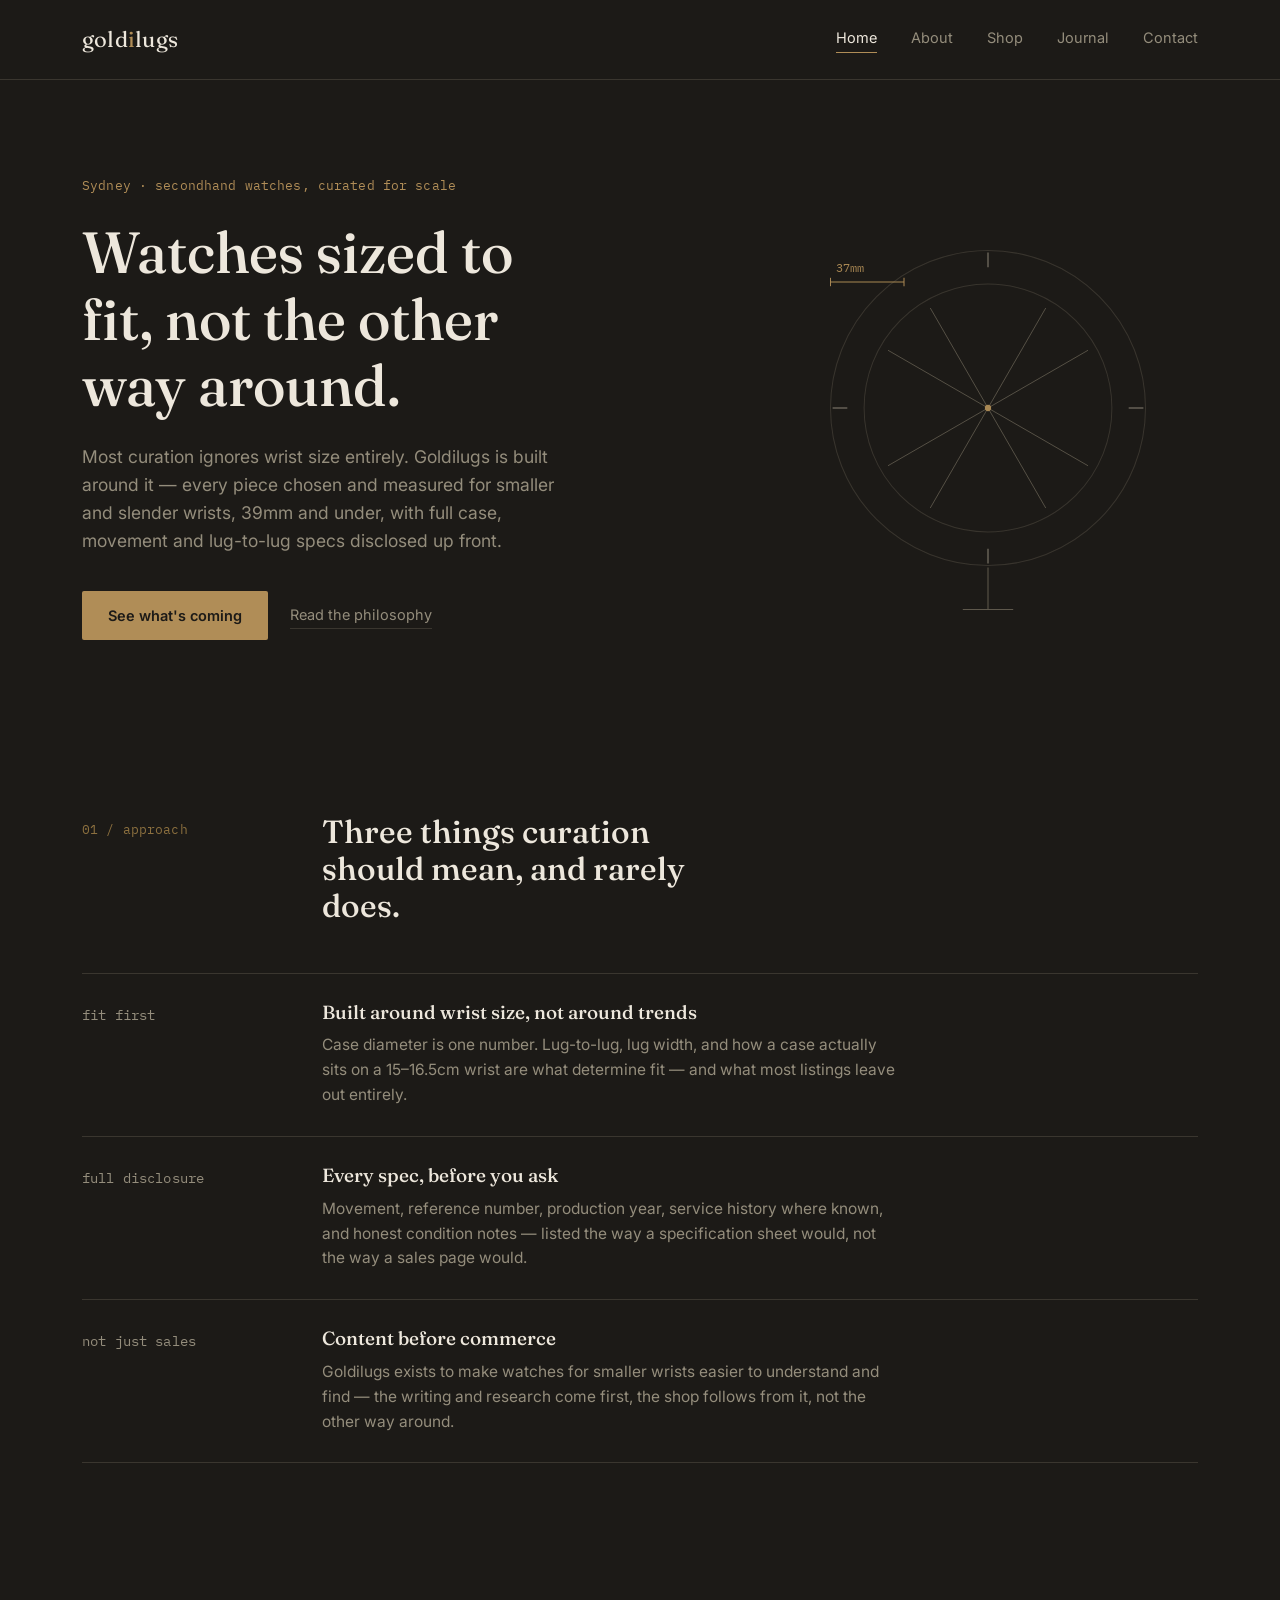
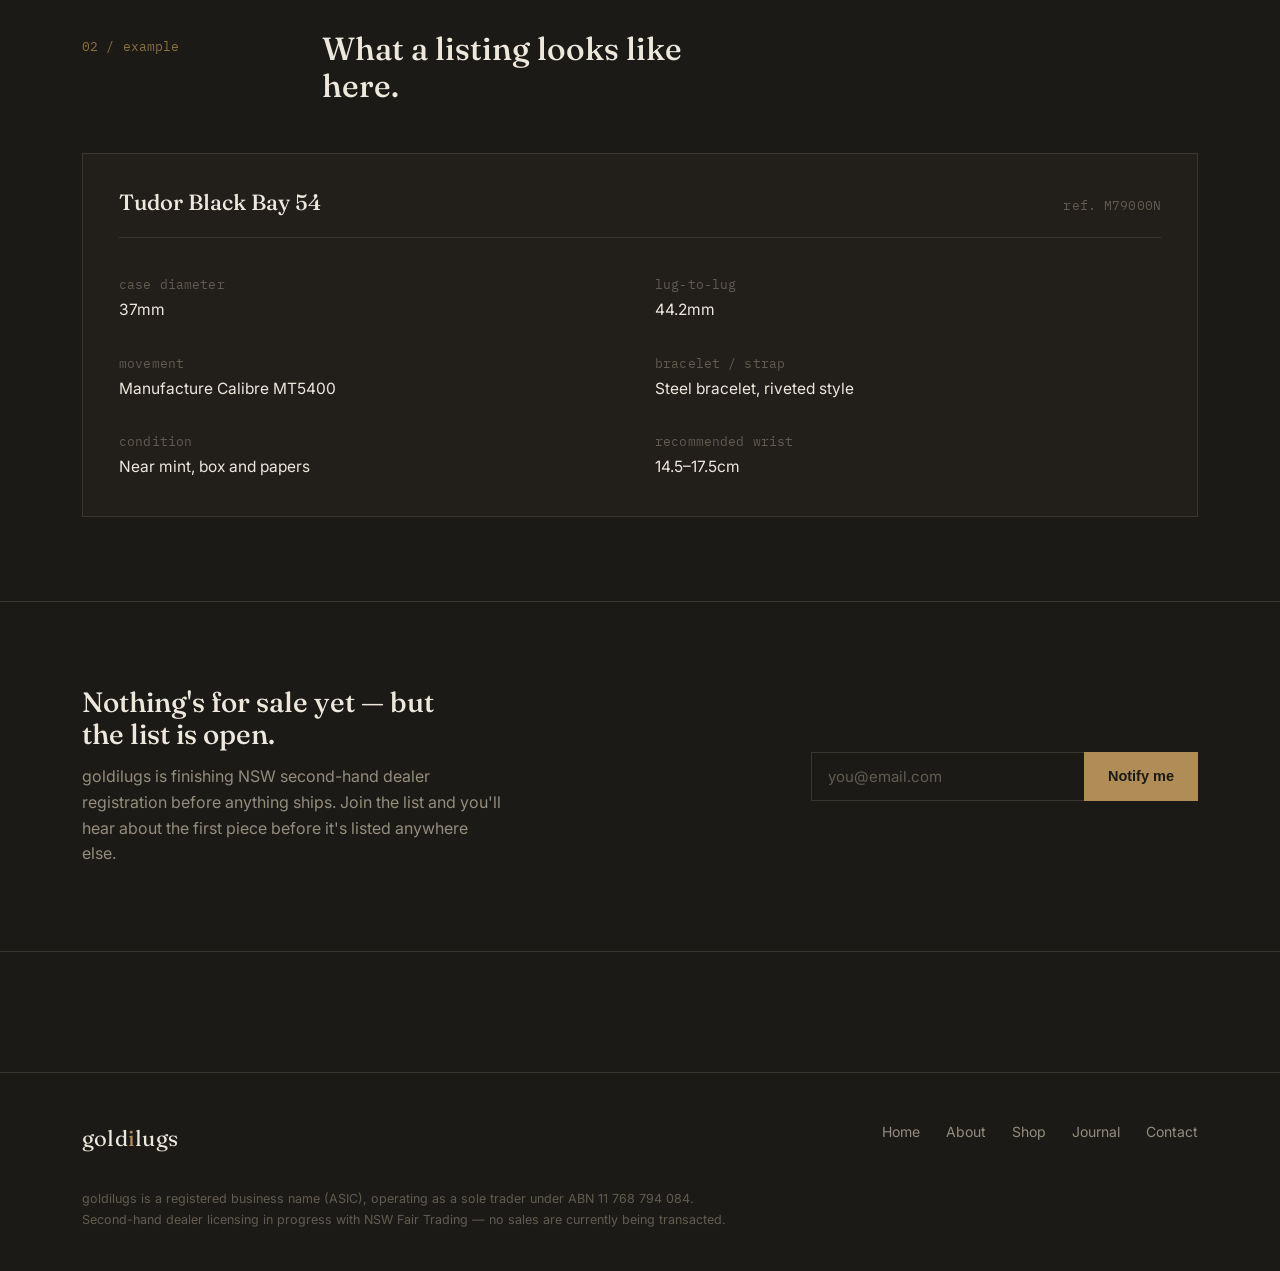
==== index.html @ 92bdc02c "initial site" ====
<!DOCTYPE html>
<html lang="en">
<head>
<meta charset="UTF-8" />
<meta name="viewport" content="width=device-width, initial-scale=1.0" />
<title>goldilugs — watches for smaller wrists</title>
<meta name="description" content="Goldilugs curates and sells secondhand watches suited to smaller and slender wrists, with full case and movement specs, based in Sydney." />
<link rel="preconnect" href="https://fonts.googleapis.com">
<link href="https://fonts.googleapis.com/css2?family=Fraunces:opsz,wght@9..144,400;9..144,500;9..144,600&family=Inter:wght@400;500;600&family=IBM+Plex+Mono:wght@400;500&display=swap" rel="stylesheet">
<link rel="stylesheet" href="style.css" />
</head>
<body>

<header class="site-header">
  <div class="wrap">
    <a href="index.html" class="wordmark">gold<span>i</span>lugs</a>
    <nav class="site-nav">
      <a href="index.html" aria-current="page">Home</a>
      <a href="about.html">About</a>
      <a href="shop.html">Shop</a>
      <a href="journal.html">Journal</a>
      <a href="contact.html">Contact</a>
    </nav>
    <button class="nav-toggle" aria-label="Toggle navigation" aria-expanded="false"><span></span></button>
  </div>
</header>

<section class="hero">
  <div class="wrap">
    <div>
      <div class="hero-eyebrow mono">Sydney · secondhand watches, curated for scale</div>
      <h1>Watches sized to fit, not the other way around.</h1>
      <p class="hero-sub">Most curation ignores wrist size entirely. Goldilugs is built around it — every piece chosen and measured for smaller and slender wrists, 39mm and under, with full case, movement and lug-to-lug specs disclosed up front.</p>
      <div class="hero-actions">
        <a href="shop.html" class="btn">See what's coming</a>
        <a href="about.html" class="text-link">Read the philosophy</a>
      </div>
    </div>
    <svg class="dial-figure" viewBox="0 0 400 400" xmlns="http://www.w3.org/2000/svg" role="img" aria-label="Line diagram of a watch dial with lug width and case diameter measurements">
      <circle cx="200" cy="200" r="150" fill="none" stroke="#3a362f" stroke-width="1"/>
      <circle cx="200" cy="200" r="118" fill="none" stroke="#3a362f" stroke-width="1"/>
      <g stroke="#8c8577" stroke-width="1">
        <line x1="200" y1="52" x2="200" y2="66"/>
        <line x1="348" y1="200" x2="334" y2="200"/>
        <line x1="200" y1="348" x2="200" y2="334"/>
        <line x1="52" y1="200" x2="66" y2="200"/>
      </g>
      <g stroke="#625c4f" stroke-width="0.75">
        <line x1="200" y1="200" x2="200" y2="90" transform="rotate(30 200 200)"/>
        <line x1="200" y1="200" x2="200" y2="90" transform="rotate(60 200 200)"/>
        <line x1="200" y1="200" x2="200" y2="90" transform="rotate(120 200 200)"/>
        <line x1="200" y1="200" x2="200" y2="90" transform="rotate(150 200 200)"/>
        <line x1="200" y1="200" x2="200" y2="90" transform="rotate(210 200 200)"/>
        <line x1="200" y1="200" x2="200" y2="90" transform="rotate(240 200 200)"/>
        <line x1="200" y1="200" x2="200" y2="90" transform="rotate(300 200 200)"/>
        <line x1="200" y1="200" x2="200" y2="90" transform="rotate(330 200 200)"/>
      </g>
      <line x1="50" y1="80" x2="120" y2="80" stroke="#b08d57" stroke-width="1"/>
      <line x1="50" y1="76" x2="50" y2="84" stroke="#b08d57" stroke-width="1"/>
      <line x1="120" y1="76" x2="120" y2="84" stroke="#b08d57" stroke-width="1"/>
      <text x="55" y="70" fill="#b08d57" font-family="IBM Plex Mono, monospace" font-size="11">37mm</text>
      <line x1="200" y1="352" x2="200" y2="392" stroke="#625c4f" stroke-width="1"/>
      <line x1="176" y1="392" x2="224" y2="392" stroke="#625c4f" stroke-width="1"/>
      <circle cx="200" cy="200" r="3" fill="#b08d57"/>
    </svg>
  </div>
</section>

<section>
  <div class="wrap">
    <div class="section-head">
      <div class="section-label mono">01 / approach</div>
      <h2>Three things curation should mean, and rarely does.</h2>
    </div>
    <div class="spec-list">
      <div class="spec-row">
        <div class="spec-name mono">fit first</div>
        <div class="spec-body">
          <h3>Built around wrist size, not around trends</h3>
          <p>Case diameter is one number. Lug-to-lug, lug width, and how a case actually sits on a 15–16.5cm wrist are what determine fit — and what most listings leave out entirely.</p>
        </div>
      </div>
      <div class="spec-row">
        <div class="spec-name mono">full disclosure</div>
        <div class="spec-body">
          <h3>Every spec, before you ask</h3>
          <p>Movement, reference number, production year, service history where known, and honest condition notes — listed the way a specification sheet would, not the way a sales page would.</p>
        </div>
      </div>
      <div class="spec-row">
        <div class="spec-name mono">not just sales</div>
        <div class="spec-body">
          <p style="margin-top: 0;"></p>
          <h3>Content before commerce</h3>
          <p>Goldilugs exists to make watches for smaller wrists easier to understand and find — the writing and research come first, the shop follows from it, not the other way around.</p>
        </div>
      </div>
    </div>
  </div>
</section>

<section>
  <div class="wrap">
    <div class="section-head">
      <div class="section-label mono">02 / example</div>
      <h2>What a listing looks like here.</h2>
    </div>
    <div class="spec-card">
      <div class="spec-card-title">
        <h3>Tudor Black Bay 54</h3>
        <span class="mono">ref. M79000N</span>
      </div>
      <div class="spec-item">
        <div class="k mono">case diameter</div>
        <div class="v">37mm</div>
      </div>
      <div class="spec-item">
        <div class="k mono">lug-to-lug</div>
        <div class="v">44.2mm</div>
      </div>
      <div class="spec-item">
        <div class="k mono">movement</div>
        <div class="v">Manufacture Calibre MT5400</div>
      </div>
      <div class="spec-item">
        <div class="k mono">bracelet / strap</div>
        <div class="v">Steel bracelet, riveted style</div>
      </div>
      <div class="spec-item">
        <div class="k mono">condition</div>
        <div class="v">Near mint, box and papers</div>
      </div>
      <div class="spec-item">
        <div class="k mono">recommended wrist</div>
        <div class="v">14.5–17.5cm</div>
      </div>
    </div>
  </div>
</section>

<section class="signup">
  <div class="wrap">
    <div>
      <h2>Nothing's for sale yet — but the list is open.</h2>
      <p>goldilugs is finishing NSW second-hand dealer registration before anything ships. Join the list and you'll hear about the first piece before it's listed anywhere else.</p>
    </div>
    <form class="signup-form" action="#" method="post">
      <label class="visually-hidden" for="email">Email address</label>
      <input type="email" id="email" name="email" placeholder="you@email.com" required />
      <button type="submit" class="btn">Notify me</button>
    </form>
  </div>
</section>

<footer class="site-footer">
  <div class="wrap">
    <div class="footer-grid">
      <a href="index.html" class="wordmark">gold<span>i</span>lugs</a>
      <nav class="footer-nav">
        <a href="index.html">Home</a>
        <a href="about.html">About</a>
        <a href="shop.html">Shop</a>
        <a href="journal.html">Journal</a>
        <a href="contact.html">Contact</a>
      </nav>
    </div>
    <div class="footer-fine">
      goldilugs is a registered business name (ASIC), operating as a sole trader under ABN 11 768 794 084.<br>
      Second-hand dealer licensing in progress with NSW Fair Trading — no sales are currently being transacted.
    </div>
  </div>
</footer>

<script src="nav.js"></script>
</body>
</html>
---- style.css ----
/* ============================================
   Goldilugs — design tokens
   ============================================ */
:root {
  --bg: #1c1a17;
  --bg-raised: #221f1b;
  --ink: #ede7dc;
  --ink-muted: #948d7c;
  --ink-faint: #625c4f;
  --brass: #b08d57;
  --brass-soft: #8c703f;
  --line: #3a362f;
  --green: #4a5240;

  --serif: "Fraunces", Georgia, serif;
  --sans: "Inter", -apple-system, BlinkMacSystemFont, sans-serif;
  --mono: "IBM Plex Mono", ui-monospace, monospace;

  --max: 1180px;
  --gutter: 32px;
}

* { box-sizing: border-box; }

.visually-hidden {
  position: absolute;
  width: 1px;
  height: 1px;
  overflow: hidden;
  clip: rect(0 0 0 0);
  white-space: nowrap;
}

html {
  scroll-behavior: smooth;
}

@media (prefers-reduced-motion: reduce) {
  html { scroll-behavior: auto; }
  * { animation-duration: 0.01ms !important; animation-iteration-count: 1 !important; transition-duration: 0.01ms !important; }
}

body {
  margin: 0;
  background: var(--bg);
  color: var(--ink);
  font-family: var(--sans);
  font-size: 16px;
  line-height: 1.6;
  -webkit-font-smoothing: antialiased;
}

img, svg { max-width: 100%; display: block; }

a {
  color: inherit;
  text-decoration: none;
}

a:focus-visible,
button:focus-visible,
input:focus-visible {
  outline: 2px solid var(--brass);
  outline-offset: 3px;
}

h1, h2, h3 {
  font-family: var(--serif);
  font-weight: 500;
  line-height: 1.15;
  margin: 0;
  color: var(--ink);
}

p { margin: 0; }

.wrap {
  max-width: var(--max);
  margin: 0 auto;
  padding: 0 var(--gutter);
}

.mono {
  font-family: var(--mono);
  letter-spacing: 0.01em;
}

.rule {
  border: none;
  border-top: 1px solid var(--line);
  margin: 0;
}

/* ---------- Header ---------- */
.site-header {
  border-bottom: 1px solid var(--line);
  position: relative;
  z-index: 20;
  background: var(--bg);
}

.site-header .wrap {
  display: flex;
  align-items: center;
  justify-content: space-between;
  padding-top: 22px;
  padding-bottom: 22px;
}

.wordmark {
  font-family: var(--serif);
  font-size: 22px;
  letter-spacing: 0.01em;
  color: var(--ink);
}

.wordmark span {
  color: var(--brass);
}

.site-nav {
  display: flex;
  gap: 34px;
}

.site-nav a {
  font-size: 14.5px;
  color: var(--ink-muted);
  border-bottom: 1px solid transparent;
  padding-bottom: 3px;
  transition: color 0.15s ease, border-color 0.15s ease;
}

.site-nav a:hover,
.site-nav a[aria-current="page"] {
  color: var(--ink);
  border-bottom-color: var(--brass);
}

.nav-toggle {
  display: none;
  background: none;
  border: 1px solid var(--line);
  color: var(--ink);
  width: 40px;
  height: 40px;
  border-radius: 2px;
  cursor: pointer;
}

.nav-toggle span,
.nav-toggle::before,
.nav-toggle::after {
  content: "";
  display: block;
  width: 18px;
  height: 1px;
  background: var(--ink);
  margin: 4px auto;
}

@media (max-width: 760px) {
  .site-nav {
    position: absolute;
    top: 100%;
    left: 0;
    right: 0;
    background: var(--bg);
    border-bottom: 1px solid var(--line);
    flex-direction: column;
    gap: 0;
    padding: 8px 0;
    display: none;
  }
  .site-nav.open { display: flex; }
  .site-nav a {
    padding: 14px var(--gutter);
    border-bottom: 1px solid var(--line);
  }
  .nav-toggle { display: block; }
}

/* ---------- Footer ---------- */
.site-footer {
  border-top: 1px solid var(--line);
  margin-top: 120px;
  padding: 48px 0 40px;
}

.footer-grid {
  display: flex;
  justify-content: space-between;
  flex-wrap: wrap;
  gap: 32px;
}

.footer-nav {
  display: flex;
  gap: 26px;
  flex-wrap: wrap;
}

.footer-nav a {
  font-size: 14px;
  color: var(--ink-muted);
}

.footer-nav a:hover { color: var(--brass); }

.footer-fine {
  margin-top: 32px;
  font-size: 12.5px;
  color: var(--ink-faint);
  line-height: 1.7;
}

/* ---------- Hero ---------- */
.hero {
  padding: 96px 0 90px;
  position: relative;
  overflow: hidden;
}

.hero .wrap {
  display: grid;
  grid-template-columns: 1.1fr 0.9fr;
  gap: 40px;
  align-items: center;
}

.hero-eyebrow {
  font-family: var(--mono);
  font-size: 13px;
  color: var(--brass);
  margin-bottom: 22px;
}

.hero h1 {
  font-size: clamp(34px, 4.6vw, 58px);
  max-width: 12ch;
}

.hero-sub {
  margin-top: 24px;
  max-width: 46ch;
  color: var(--ink-muted);
  font-size: 17.5px;
}

.hero-actions {
  margin-top: 36px;
  display: flex;
  gap: 22px;
  align-items: center;
  flex-wrap: wrap;
}

.btn {
  display: inline-block;
  padding: 13px 26px;
  background: var(--brass);
  color: #1c1a17;
  font-size: 14.5px;
  font-weight: 600;
  border: none;
  border-radius: 2px;
  cursor: pointer;
  transition: background 0.15s ease;
}

.btn:hover { background: #c49d63; }

.btn-ghost {
  background: none;
  border: 1px solid var(--line);
  color: var(--ink);
}

.btn-ghost:hover {
  border-color: var(--brass);
  background: none;
  color: var(--brass);
}

.text-link {
  font-size: 14.5px;
  color: var(--ink-muted);
  border-bottom: 1px solid var(--line);
  padding-bottom: 2px;
}

.text-link:hover { color: var(--brass); border-color: var(--brass); }

.dial-figure {
  justify-self: end;
  width: 100%;
  max-width: 420px;
  opacity: 0.95;
}

@media (max-width: 860px) {
  .hero .wrap { grid-template-columns: 1fr; }
  .dial-figure { justify-self: start; max-width: 280px; margin-top: 12px; order: -1; }
}

/* ---------- Sections ---------- */
section { padding: 84px 0; }

.section-head {
  display: grid;
  grid-template-columns: 200px 1fr;
  gap: 40px;
  margin-bottom: 48px;
}

.section-label {
  font-family: var(--mono);
  font-size: 13px;
  color: var(--brass-soft);
  padding-top: 6px;
}

.section-head h2 {
  font-size: clamp(24px, 3vw, 32px);
  max-width: 20ch;
}

@media (max-width: 700px) {
  .section-head { grid-template-columns: 1fr; gap: 12px; }
}

/* Spec list - philosophy points styled like a spec sheet */
.spec-list {
  border-top: 1px solid var(--line);
}

.spec-row {
  display: grid;
  grid-template-columns: 200px 1fr;
  gap: 40px;
  padding: 28px 0;
  border-bottom: 1px solid var(--line);
}

.spec-row .spec-name {
  font-family: var(--mono);
  font-size: 14px;
  color: var(--ink-muted);
  padding-top: 2px;
}

.spec-row .spec-body h3 {
  font-size: 19px;
  font-weight: 500;
  margin-bottom: 10px;
}

.spec-row .spec-body p {
  color: var(--ink-muted);
  max-width: 58ch;
  font-size: 15.5px;
}

@media (max-width: 700px) {
  .spec-row { grid-template-columns: 1fr; gap: 8px; }
}

/* Watch spec card (illustrative example) */
.spec-card {
  border: 1px solid var(--line);
  padding: 36px;
  display: grid;
  grid-template-columns: 1fr 1fr;
  gap: 30px;
  background: var(--bg-raised);
}

.spec-card-title {
  grid-column: 1 / -1;
  display: flex;
  justify-content: space-between;
  align-items: baseline;
  border-bottom: 1px solid var(--line);
  padding-bottom: 20px;
  margin-bottom: 6px;
}

.spec-card-title h3 { font-size: 22px; }
.spec-card-title span { font-family: var(--mono); font-size: 13px; color: var(--ink-faint); }

.spec-item .k {
  font-family: var(--mono);
  font-size: 12.5px;
  color: var(--ink-faint);
  margin-bottom: 4px;
}
.spec-item .v {
  font-size: 15.5px;
  color: var(--ink);
}

@media (max-width: 640px) {
  .spec-card { grid-template-columns: 1fr; }
}

/* Signup */
.signup {
  border-top: 1px solid var(--line);
  border-bottom: 1px solid var(--line);
}

.signup .wrap {
  display: grid;
  grid-template-columns: 1fr auto;
  gap: 40px;
  align-items: center;
}

.signup h2 { font-size: clamp(22px, 2.6vw, 28px); max-width: 22ch; }
.signup p { color: var(--ink-muted); margin-top: 14px; max-width: 42ch; }

.signup-form {
  display: flex;
  gap: 0;
  min-width: 340px;
}

.signup-form input {
  flex: 1;
  background: var(--bg);
  border: 1px solid var(--line);
  border-right: none;
  color: var(--ink);
  padding: 14px 16px;
  font-family: var(--sans);
  font-size: 15px;
}

.signup-form input::placeholder { color: var(--ink-faint); }

.signup-form button {
  border-radius: 0;
  padding: 14px 24px;
}

.form-note {
  margin-top: 12px;
  font-size: 13px;
  color: var(--ink-faint);
}

@media (max-width: 760px) {
  .signup .wrap { grid-template-columns: 1fr; }
  .signup-form { min-width: 0; width: 100%; }
}

/* Page header (non-home pages) */
.page-hero {
  padding: 76px 0 60px;
  border-bottom: 1px solid var(--line);
}

.page-hero .hero-eyebrow { margin-bottom: 18px; }
.page-hero h1 { font-size: clamp(30px, 4.4vw, 46px); max-width: 16ch; }
.page-hero .hero-sub { margin-top: 20px; }

/* Two column prose layout (About) */
.prose-grid {
  display: grid;
  grid-template-columns: 200px 1fr;
  gap: 40px;
}

.prose-grid .label {
  font-family: var(--mono);
  font-size: 13px;
  color: var(--brass-soft);
  padding-top: 6px;
}

.prose-body {
  max-width: 62ch;
}

.prose-body p {
  color: var(--ink-muted);
  font-size: 16.5px;
  margin-bottom: 22px;
}

.prose-body p:last-child { margin-bottom: 0; }

@media (max-width: 700px) {
  .prose-grid { grid-template-columns: 1fr; gap: 14px; }
}

/* Status banner (Shop coming soon) */
.status-banner {
  border: 1px solid var(--line);
  background: var(--bg-raised);
  padding: 30px 34px;
  display: flex;
  gap: 22px;
  align-items: flex-start;
}

.status-dot {
  width: 9px;
  height: 9px;
  border-radius: 50%;
  background: var(--brass);
  margin-top: 8px;
  flex-shrink: 0;
}

.status-banner h3 { font-size: 17px; margin-bottom: 8px; }
.status-banner p { color: var(--ink-muted); font-size: 15px; max-width: 60ch; }

/* Journal list */
.journal-list { border-top: 1px solid var(--line); }

.journal-row {
  display: grid;
  grid-template-columns: 140px 1fr;
  gap: 40px;
  padding: 30px 0;
  border-bottom: 1px solid var(--line);
}

.journal-row .j-status {
  font-family: var(--mono);
  font-size: 12.5px;
  color: var(--ink-faint);
  padding-top: 3px;
}

.journal-row h3 { font-size: 19px; font-weight: 500; margin-bottom: 8px; }
.journal-row p { color: var(--ink-muted); font-size: 15px; max-width: 56ch; }

@media (max-width: 700px) {
  .journal-row { grid-template-columns: 1fr; gap: 6px; }
}

/* Contact */
.contact-grid {
  display: grid;
  grid-template-columns: 1fr 1fr;
  gap: 60px;
}

.contact-block + .contact-block {
  border-top: 1px solid var(--line);
  padding-top: 22px;
  margin-top: 22px;
}

.contact-block .k {
  font-family: var(--mono);
  font-size: 12.5px;
  color: var(--ink-faint);
  margin-bottom: 6px;
}

.contact-block .v { font-size: 16px; }
.contact-block .v a:hover { color: var(--brass); }

.contact-form label {
  display: block;
  font-family: var(--mono);
  font-size: 12.5px;
  color: var(--ink-faint);
  margin-bottom: 8px;
}

.contact-form input,
.contact-form textarea {
  width: 100%;
  background: var(--bg-raised);
  border: 1px solid var(--line);
  color: var(--ink);
  padding: 12px 14px;
  font-family: var(--sans);
  font-size: 15px;
  margin-bottom: 22px;
  resize: vertical;
}

.contact-form textarea { min-height: 120px; }

@media (max-width: 760px) {
  .contact-grid { grid-template-columns: 1fr; gap: 10px; }
}
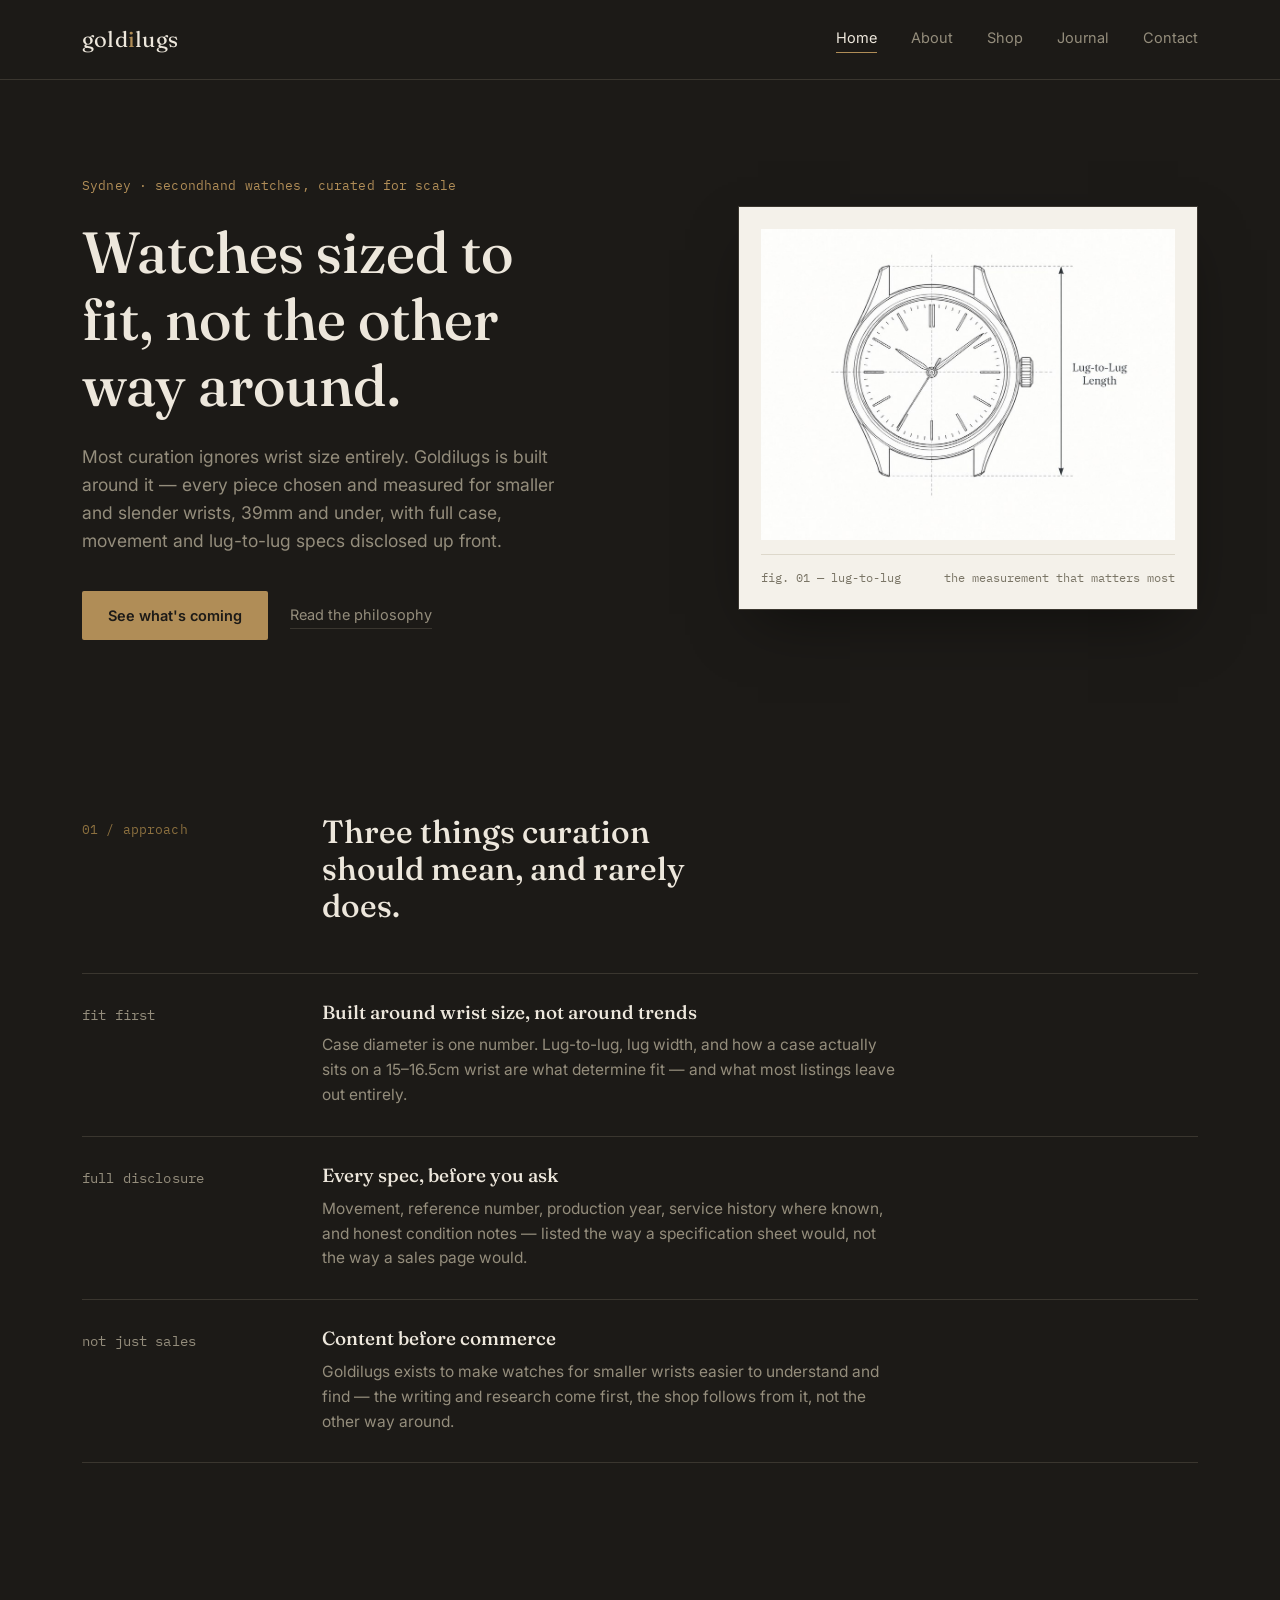
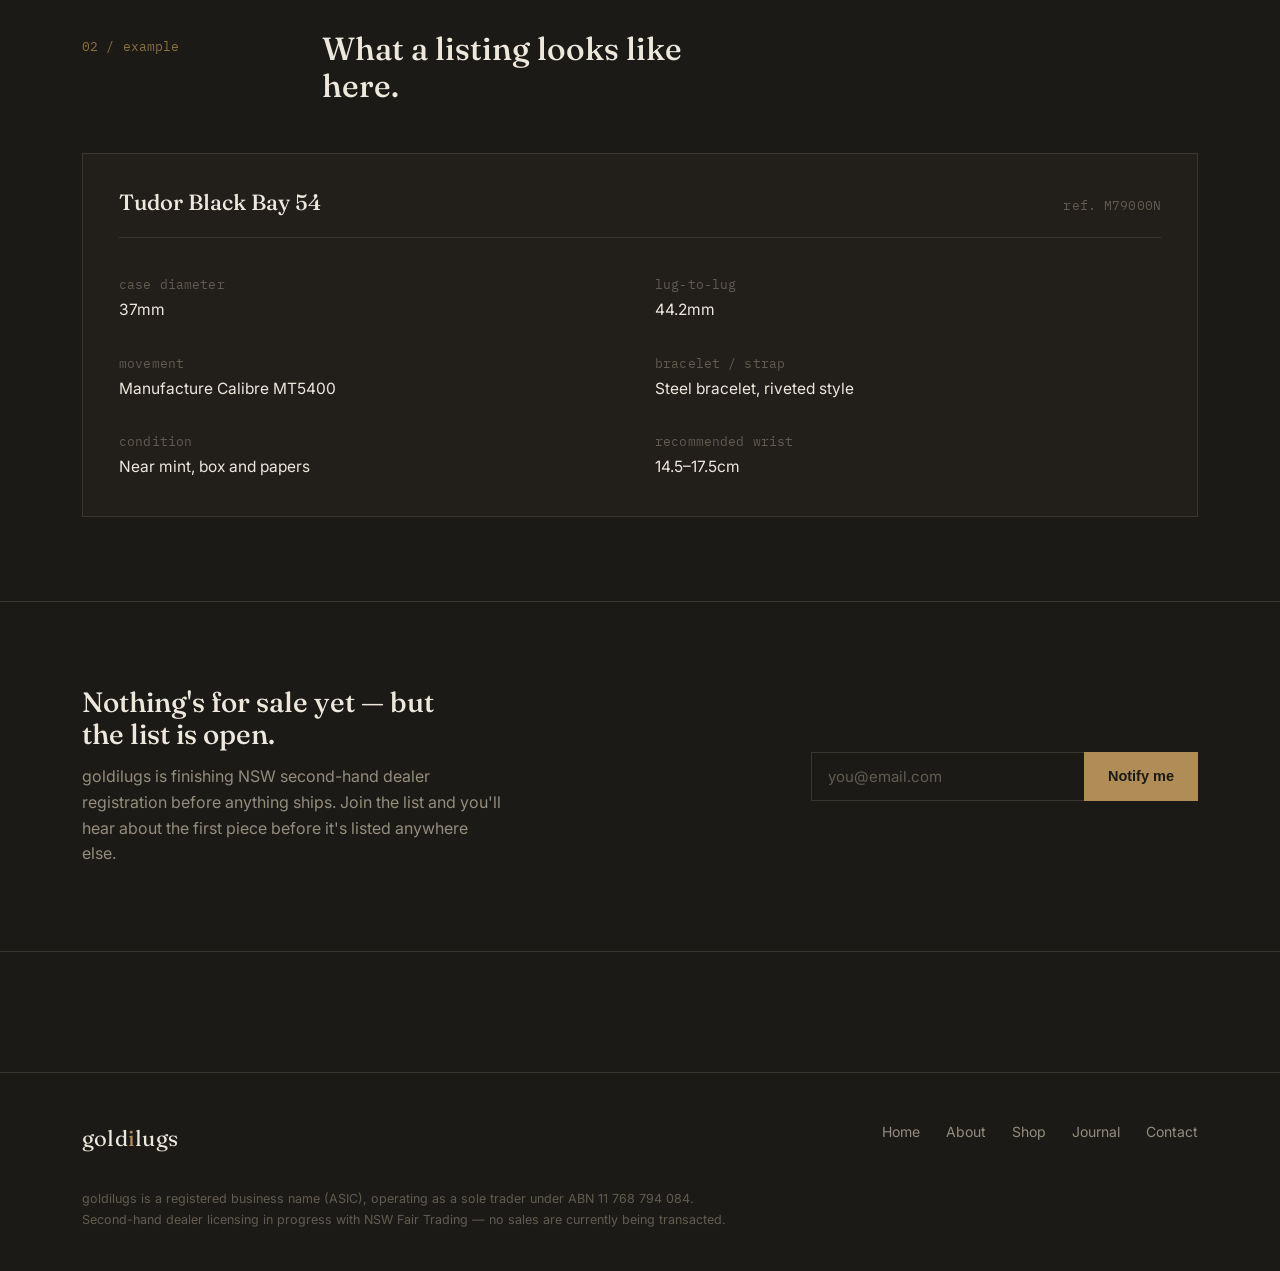
==== commit 7187c0be: "Replace hero diagram with new watch illustration" ====
--- a/index.html
+++ b/index.html
@@ -36,33 +36,13 @@
         <a href="about.html" class="text-link">Read the philosophy</a>
       </div>
     </div>
-    <svg class="dial-figure" viewBox="0 0 400 400" xmlns="http://www.w3.org/2000/svg" role="img" aria-label="Line diagram of a watch dial with lug width and case diameter measurements">
-      <circle cx="200" cy="200" r="150" fill="none" stroke="#3a362f" stroke-width="1"/>
-      <circle cx="200" cy="200" r="118" fill="none" stroke="#3a362f" stroke-width="1"/>
-      <g stroke="#8c8577" stroke-width="1">
-        <line x1="200" y1="52" x2="200" y2="66"/>
-        <line x1="348" y1="200" x2="334" y2="200"/>
-        <line x1="200" y1="348" x2="200" y2="334"/>
-        <line x1="52" y1="200" x2="66" y2="200"/>
-      </g>
-      <g stroke="#625c4f" stroke-width="0.75">
-        <line x1="200" y1="200" x2="200" y2="90" transform="rotate(30 200 200)"/>
-        <line x1="200" y1="200" x2="200" y2="90" transform="rotate(60 200 200)"/>
-        <line x1="200" y1="200" x2="200" y2="90" transform="rotate(120 200 200)"/>
-        <line x1="200" y1="200" x2="200" y2="90" transform="rotate(150 200 200)"/>
-        <line x1="200" y1="200" x2="200" y2="90" transform="rotate(210 200 200)"/>
-        <line x1="200" y1="200" x2="200" y2="90" transform="rotate(240 200 200)"/>
-        <line x1="200" y1="200" x2="200" y2="90" transform="rotate(300 200 200)"/>
-        <line x1="200" y1="200" x2="200" y2="90" transform="rotate(330 200 200)"/>
-      </g>
-      <line x1="50" y1="80" x2="120" y2="80" stroke="#b08d57" stroke-width="1"/>
-      <line x1="50" y1="76" x2="50" y2="84" stroke="#b08d57" stroke-width="1"/>
-      <line x1="120" y1="76" x2="120" y2="84" stroke="#b08d57" stroke-width="1"/>
-      <text x="55" y="70" fill="#b08d57" font-family="IBM Plex Mono, monospace" font-size="11">37mm</text>
-      <line x1="200" y1="352" x2="200" y2="392" stroke="#625c4f" stroke-width="1"/>
-      <line x1="176" y1="392" x2="224" y2="392" stroke="#625c4f" stroke-width="1"/>
-      <circle cx="200" cy="200" r="3" fill="#b08d57"/>
-    </svg>
+    <div class="diagram-card">
+      <img src="watch-diagram.jpg" alt="Technical line illustration of a watch case showing lug-to-lug length measurement" />
+      <div class="diagram-caption">
+        <span>fig. 01 — lug-to-lug</span>
+        <span>the measurement that matters most</span>
+      </div>
+    </div>
   </div>
 </section>
 
@@ -144,9 +124,12 @@
       <h2>Nothing's for sale yet — but the list is open.</h2>
       <p>goldilugs is finishing NSW second-hand dealer registration before anything ships. Join the list and you'll hear about the first piece before it's listed anywhere else.</p>
     </div>
-    <form class="signup-form" action="#" method="post">
+    <form class="signup-form" action="https://goldilugs.us8.list-manage.com/subscribe/post?u=a6cb0602c972cf17e6da04b92&amp;id=43a5568409&amp;f_id=00c976e0f0" method="post" target="_blank" novalidate>
       <label class="visually-hidden" for="email">Email address</label>
-      <input type="email" id="email" name="email" placeholder="you@email.com" required />
+      <input type="email" id="email" name="EMAIL" placeholder="you@email.com" required />
+      <div aria-hidden="true" style="position: absolute; left: -5000px;">
+        <input type="text" name="b_a6cb0602c972cf17e6da04b92_43a5568409" tabindex="-1" value="">
+      </div>
       <button type="submit" class="btn">Notify me</button>
     </form>
   </div>
--- a/style.css
+++ b/style.css
@@ -298,9 +298,35 @@
   opacity: 0.95;
 }
 
+.diagram-card {
+  justify-self: end;
+  width: 100%;
+  max-width: 460px;
+  background: #f4f1ea;
+  border: 1px solid var(--line);
+  padding: 22px;
+  box-shadow: 0 24px 60px -20px rgba(0,0,0,0.5);
+}
+
+.diagram-card img {
+  width: 100%;
+  display: block;
+}
+
+.diagram-caption {
+  margin-top: 14px;
+  padding-top: 14px;
+  border-top: 1px solid #ddd8cb;
+  display: flex;
+  justify-content: space-between;
+  font-family: var(--mono);
+  font-size: 11.5px;
+  color: #7a7566;
+}
+
 @media (max-width: 860px) {
+  .diagram-card { justify-self: start; max-width: 340px; margin-top: 12px; order: -1; }
   .hero .wrap { grid-template-columns: 1fr; }
-  .dial-figure { justify-self: start; max-width: 280px; margin-top: 12px; order: -1; }
 }
 
 /* ---------- Sections ---------- */
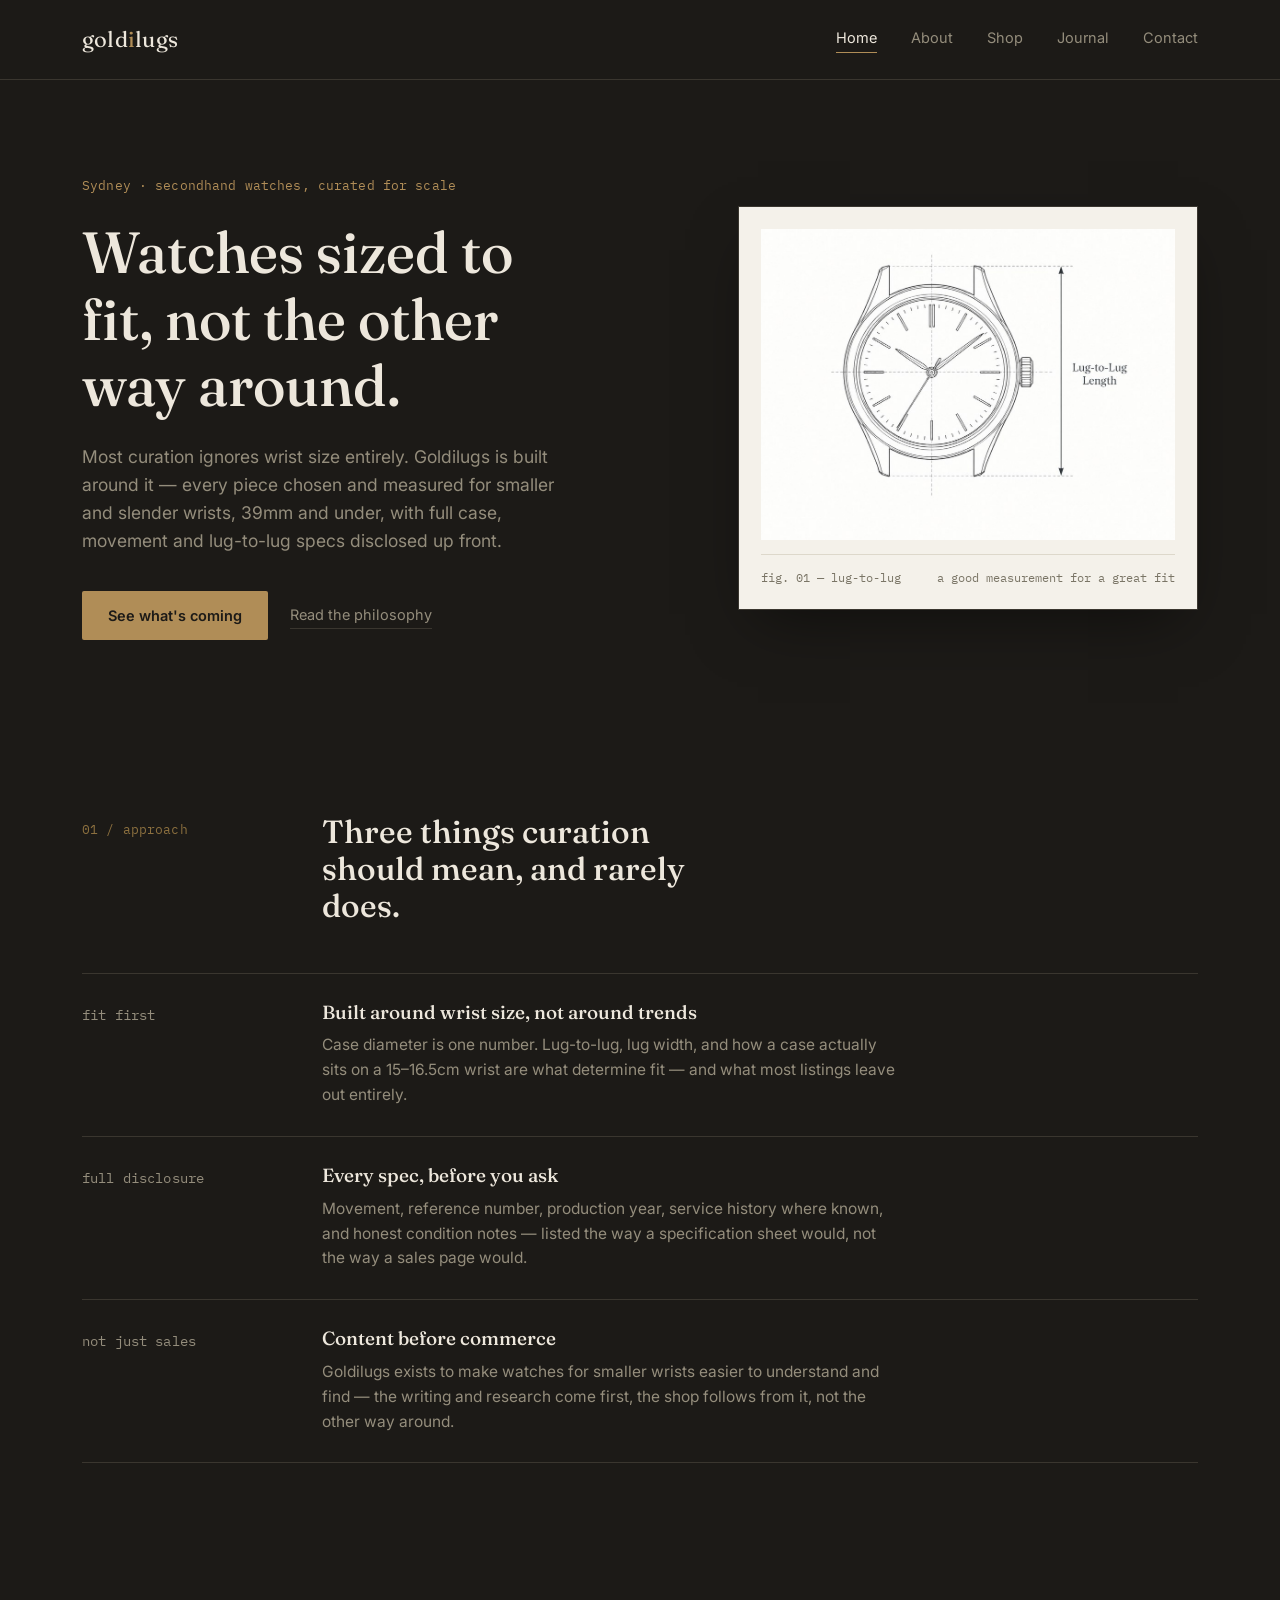
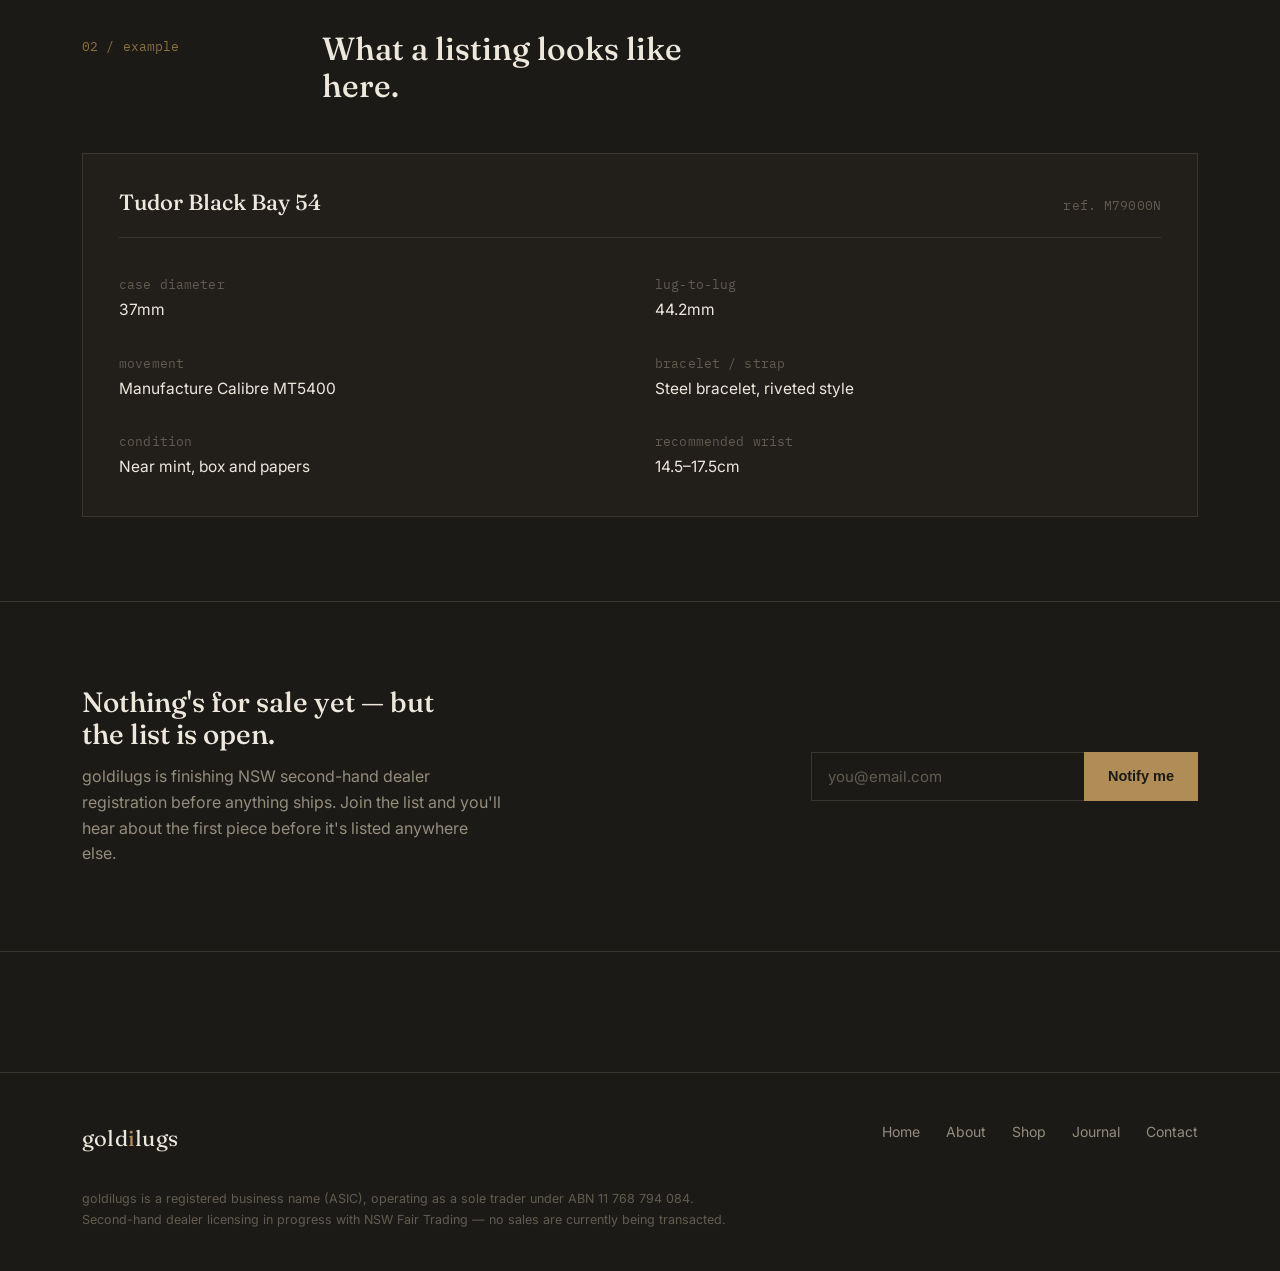
==== commit fdba1be0: "Diagram caption change and dial diameter image" ====
--- a/index.html
+++ b/index.html
@@ -40,7 +40,7 @@
       <img src="watch-diagram.jpg" alt="Technical line illustration of a watch case showing lug-to-lug length measurement" />
       <div class="diagram-caption">
         <span>fig. 01 — lug-to-lug</span>
-        <span>the measurement that matters most</span>
+        <span>a good measurement for a great fit</span>
       </div>
     </div>
   </div>
--- a/style.css
+++ b/style.css
@@ -329,6 +329,20 @@
   .hero .wrap { grid-template-columns: 1fr; }
 }
 
+.diagram-card-centered {
+  max-width: 520px;
+  margin: 0 auto;
+  background: #f4f1ea;
+  border: 1px solid var(--line);
+  padding: 24px;
+  box-shadow: 0 24px 60px -20px rgba(0,0,0,0.5);
+}
+
+.diagram-card-centered img {
+  width: 100%;
+  display: block;
+}
+
 /* ---------- Sections ---------- */
 section { padding: 84px 0; }
 
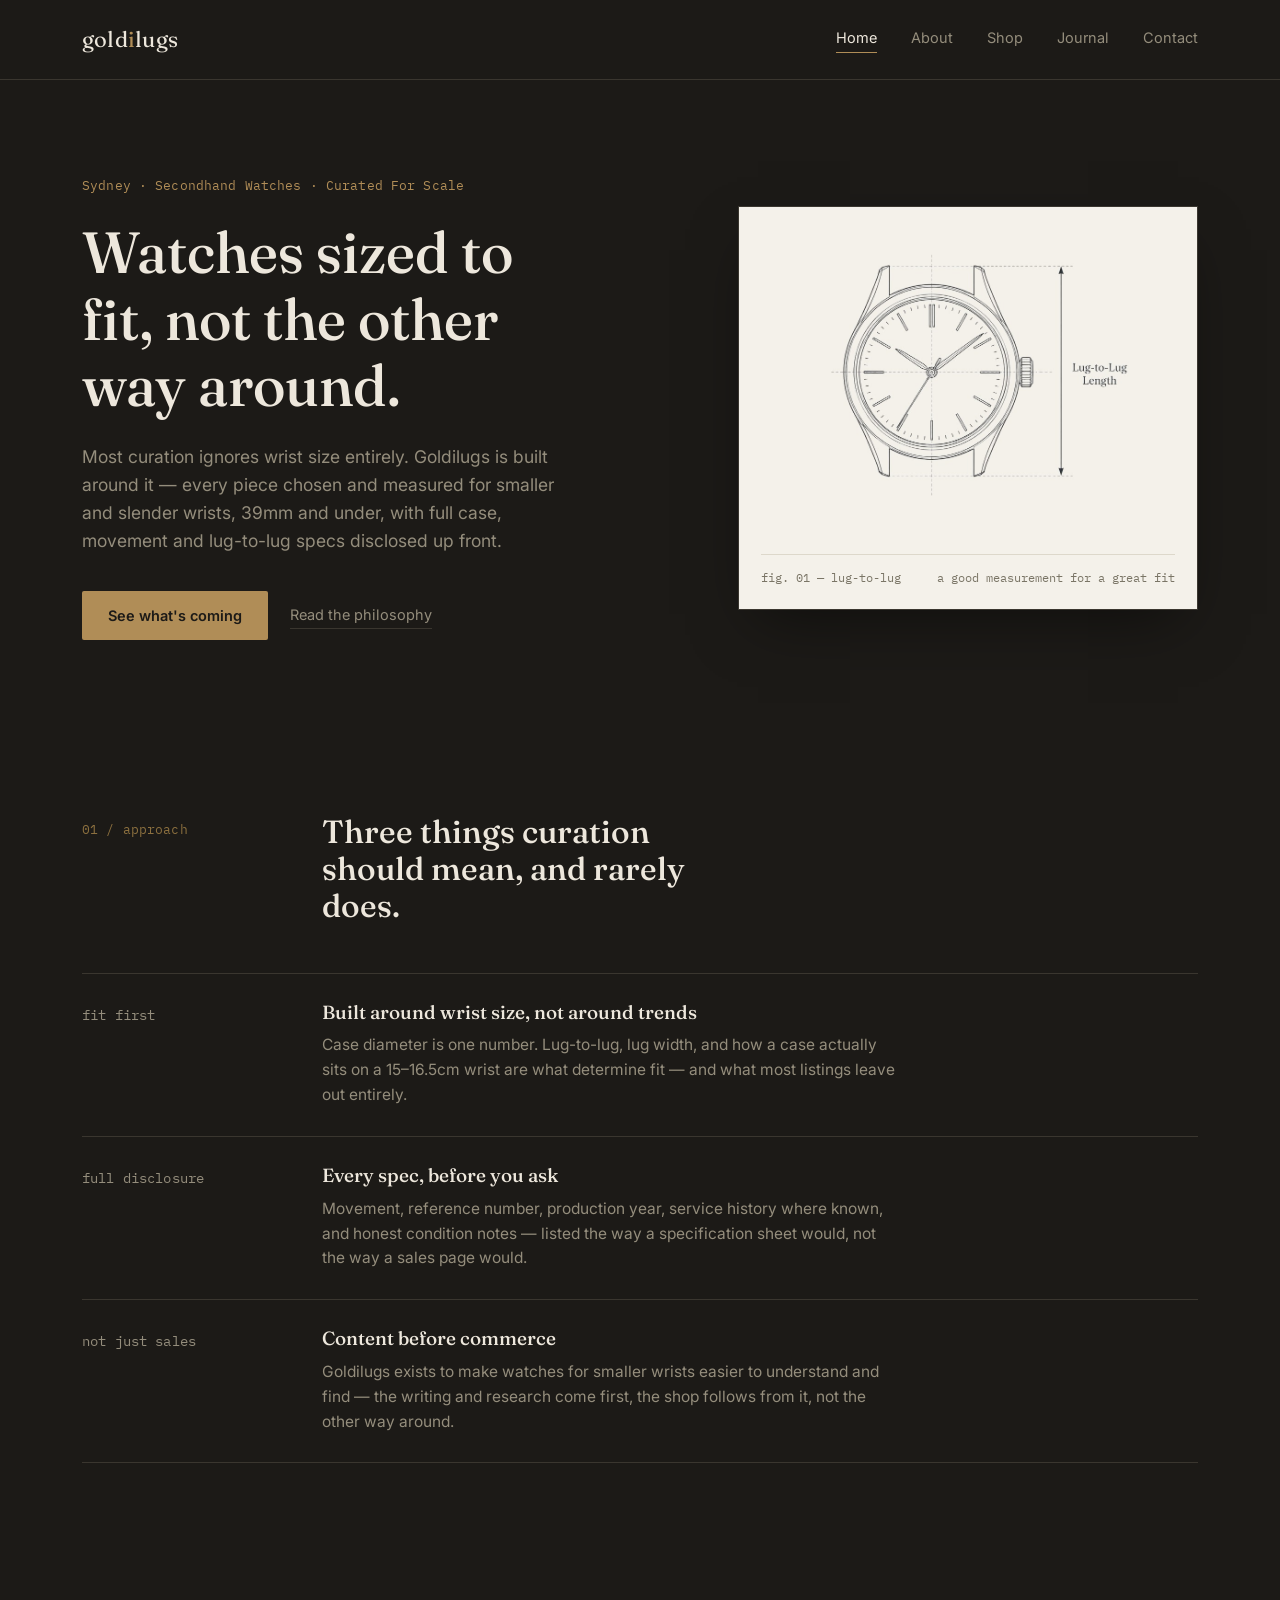
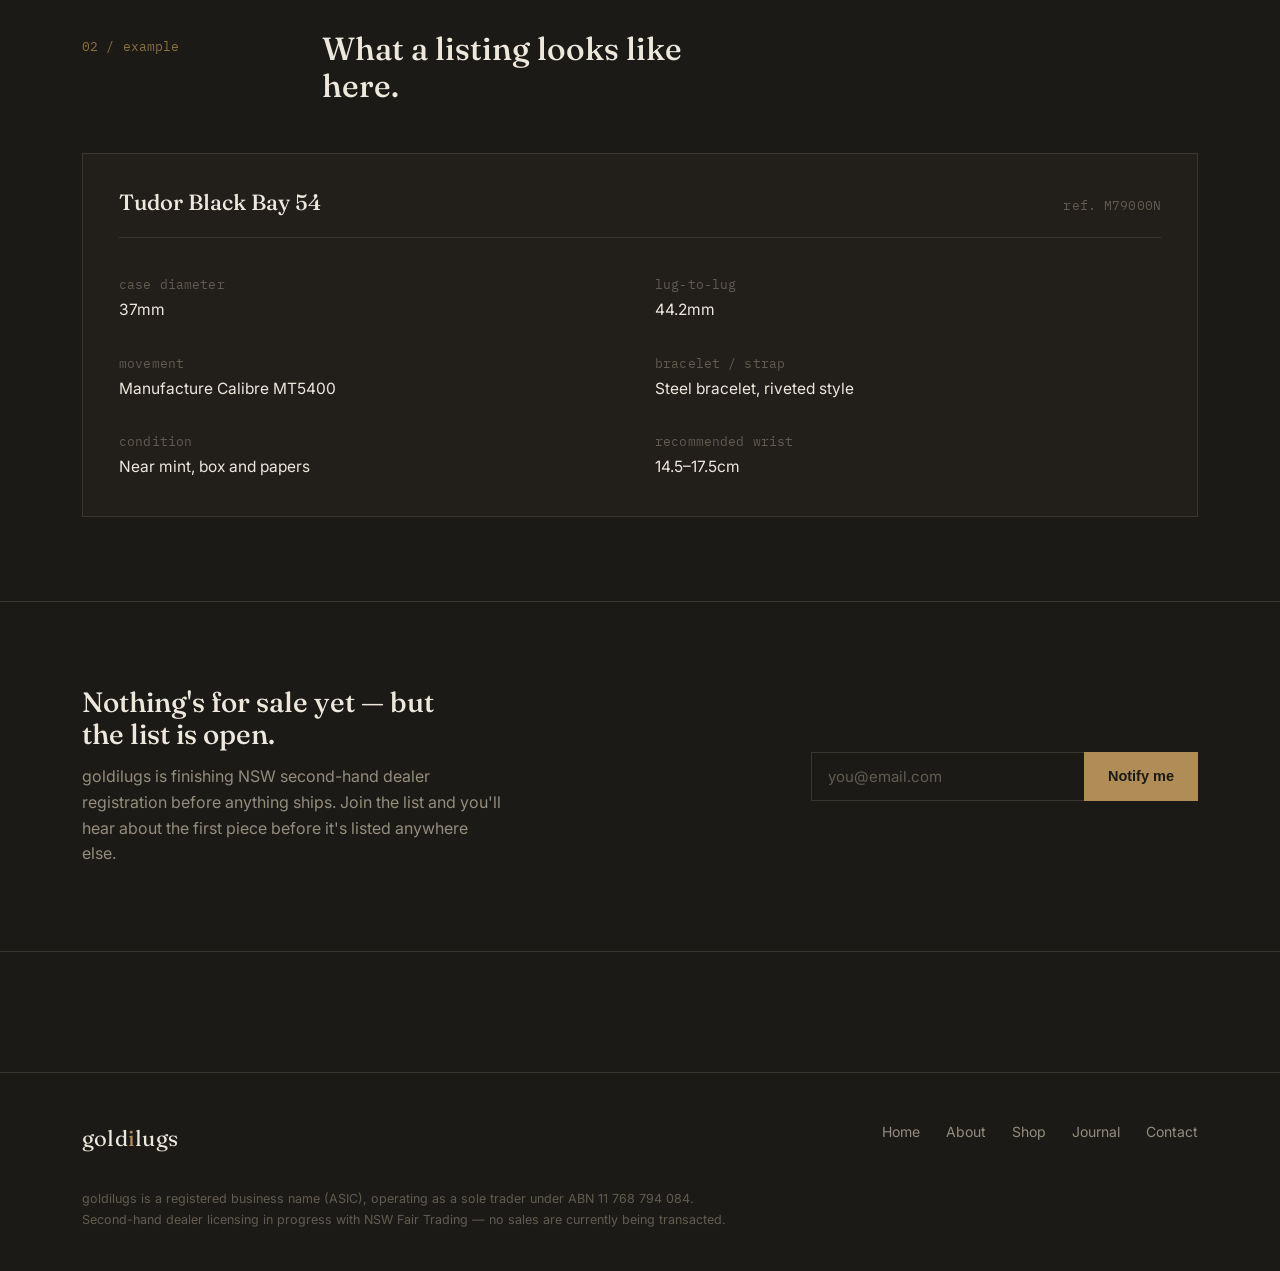
==== commit ec38929b: "Adjusting formatting and capitalisation" ====
--- a/index.html
+++ b/index.html
@@ -28,7 +28,7 @@
 <section class="hero">
   <div class="wrap">
     <div>
-      <div class="hero-eyebrow mono">Sydney · secondhand watches, curated for scale</div>
+      <div class="hero-eyebrow mono">Sydney · Secondhand Watches · Curated For Scale</div>
       <h1>Watches sized to fit, not the other way around.</h1>
       <p class="hero-sub">Most curation ignores wrist size entirely. Goldilugs is built around it — every piece chosen and measured for smaller and slender wrists, 39mm and under, with full case, movement and lug-to-lug specs disclosed up front.</p>
       <div class="hero-actions">
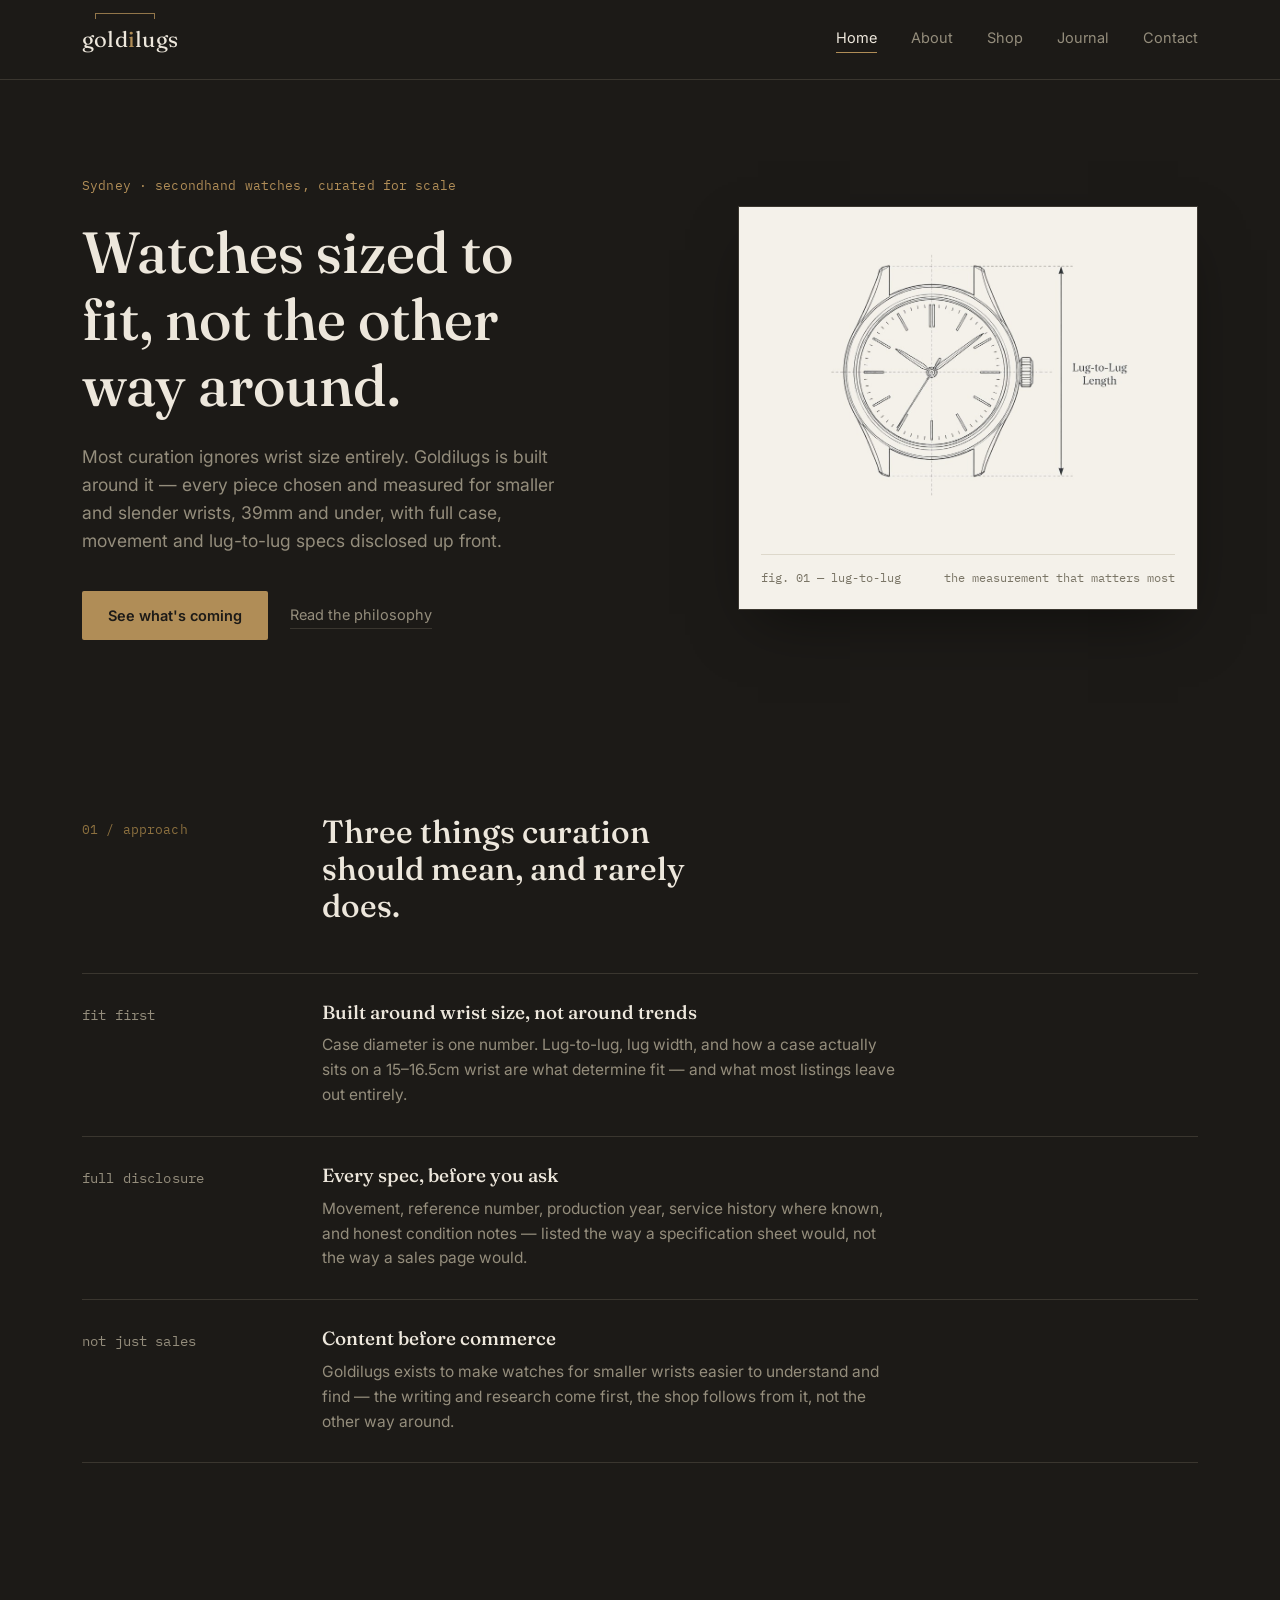
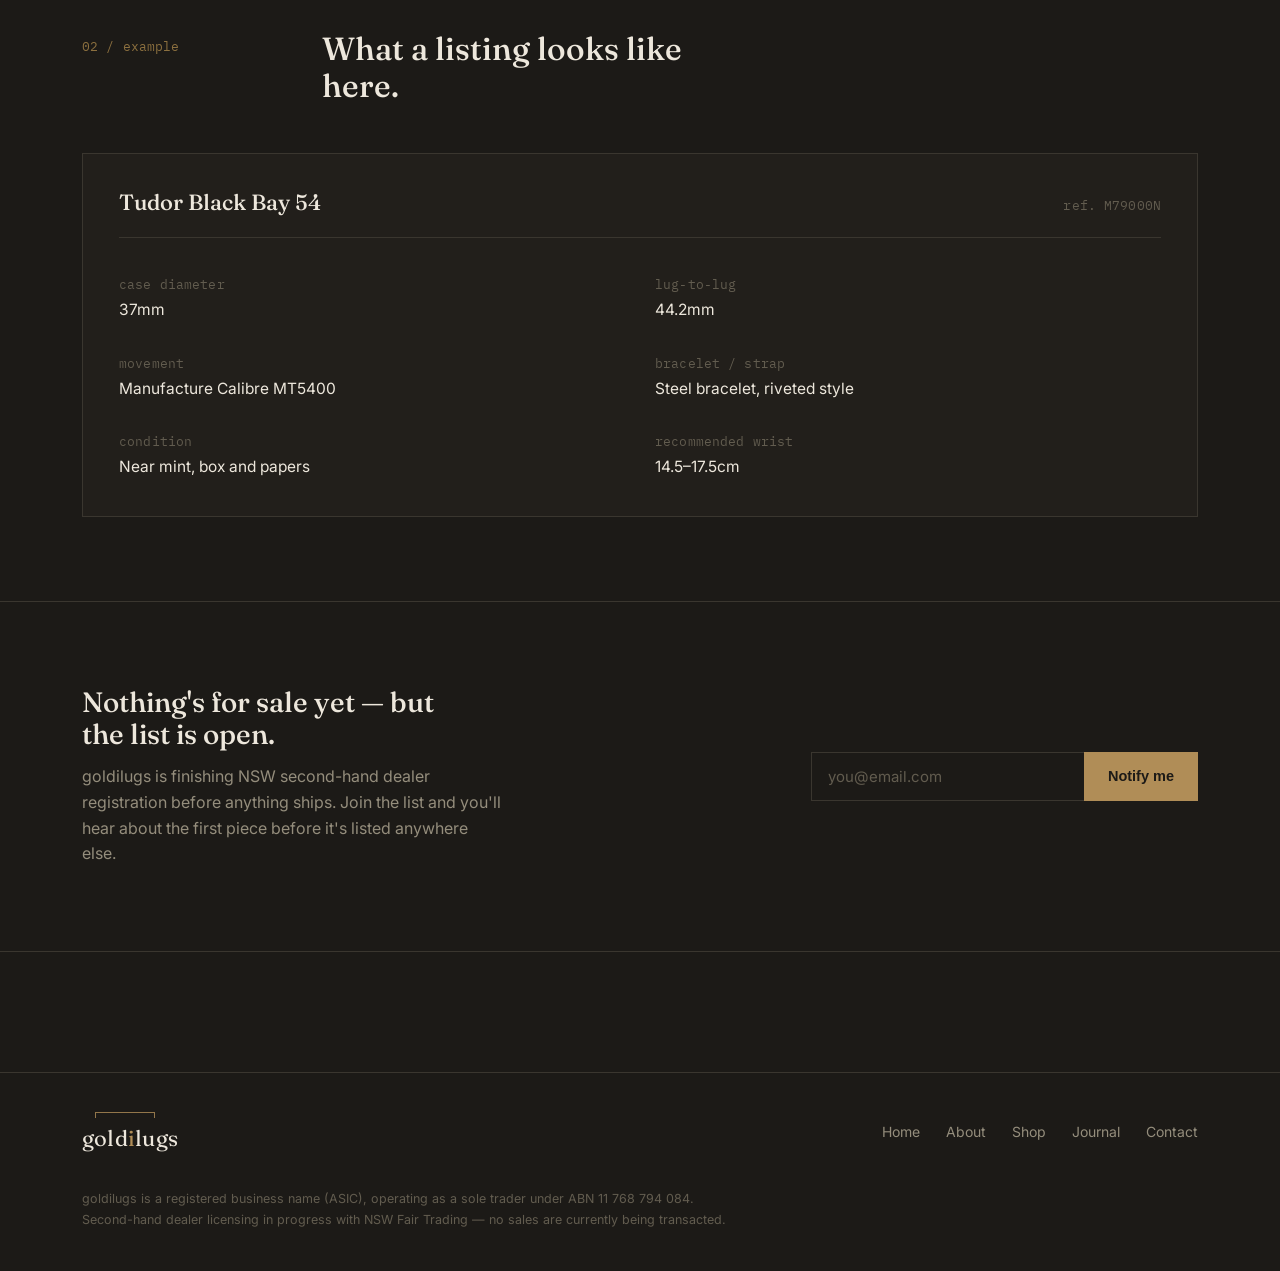
==== commit 84de8769: "Logo redesign" ====
--- a/index.html
+++ b/index.html
@@ -13,7 +13,7 @@
 
 <header class="site-header">
   <div class="wrap">
-    <a href="index.html" class="wordmark">gold<span>i</span>lugs</a>
+    <a href="index.html" class="wordmark">g<span class="lug-span">old<span class="accent">i</span>lu</span>gs</a>
     <nav class="site-nav">
       <a href="index.html" aria-current="page">Home</a>
       <a href="about.html">About</a>
@@ -28,7 +28,7 @@
 <section class="hero">
   <div class="wrap">
     <div>
-      <div class="hero-eyebrow mono">Sydney · Secondhand Watches · Curated For Scale</div>
+      <div class="hero-eyebrow mono">Sydney · secondhand watches, curated for scale</div>
       <h1>Watches sized to fit, not the other way around.</h1>
       <p class="hero-sub">Most curation ignores wrist size entirely. Goldilugs is built around it — every piece chosen and measured for smaller and slender wrists, 39mm and under, with full case, movement and lug-to-lug specs disclosed up front.</p>
       <div class="hero-actions">
@@ -40,7 +40,7 @@
       <img src="watch-diagram.jpg" alt="Technical line illustration of a watch case showing lug-to-lug length measurement" />
       <div class="diagram-caption">
         <span>fig. 01 — lug-to-lug</span>
-        <span>a good measurement for a great fit</span>
+        <span>the measurement that matters most</span>
       </div>
     </div>
   </div>
@@ -138,7 +138,7 @@
 <footer class="site-footer">
   <div class="wrap">
     <div class="footer-grid">
-      <a href="index.html" class="wordmark">gold<span>i</span>lugs</a>
+      <a href="index.html" class="wordmark">g<span class="lug-span">old<span class="accent">i</span>lu</span>gs</a>
       <nav class="footer-nav">
         <a href="index.html">Home</a>
         <a href="about.html">About</a>
--- a/style.css
+++ b/style.css
@@ -114,8 +114,26 @@
   color: var(--ink);
 }
 
-.wordmark span {
+.wordmark .accent {
   color: var(--brass);
+}
+
+.wordmark .lug-span {
+  position: relative;
+  display: inline-block;
+}
+
+.wordmark .lug-span::before {
+  content: "";
+  position: absolute;
+  left: 1px;
+  right: 1px;
+  top: -9px;
+  height: 5px;
+  border-top: 1px solid var(--brass);
+  border-left: 1px solid var(--brass);
+  border-right: 1px solid var(--brass);
+  opacity: 0.8;
 }
 
 .site-nav {
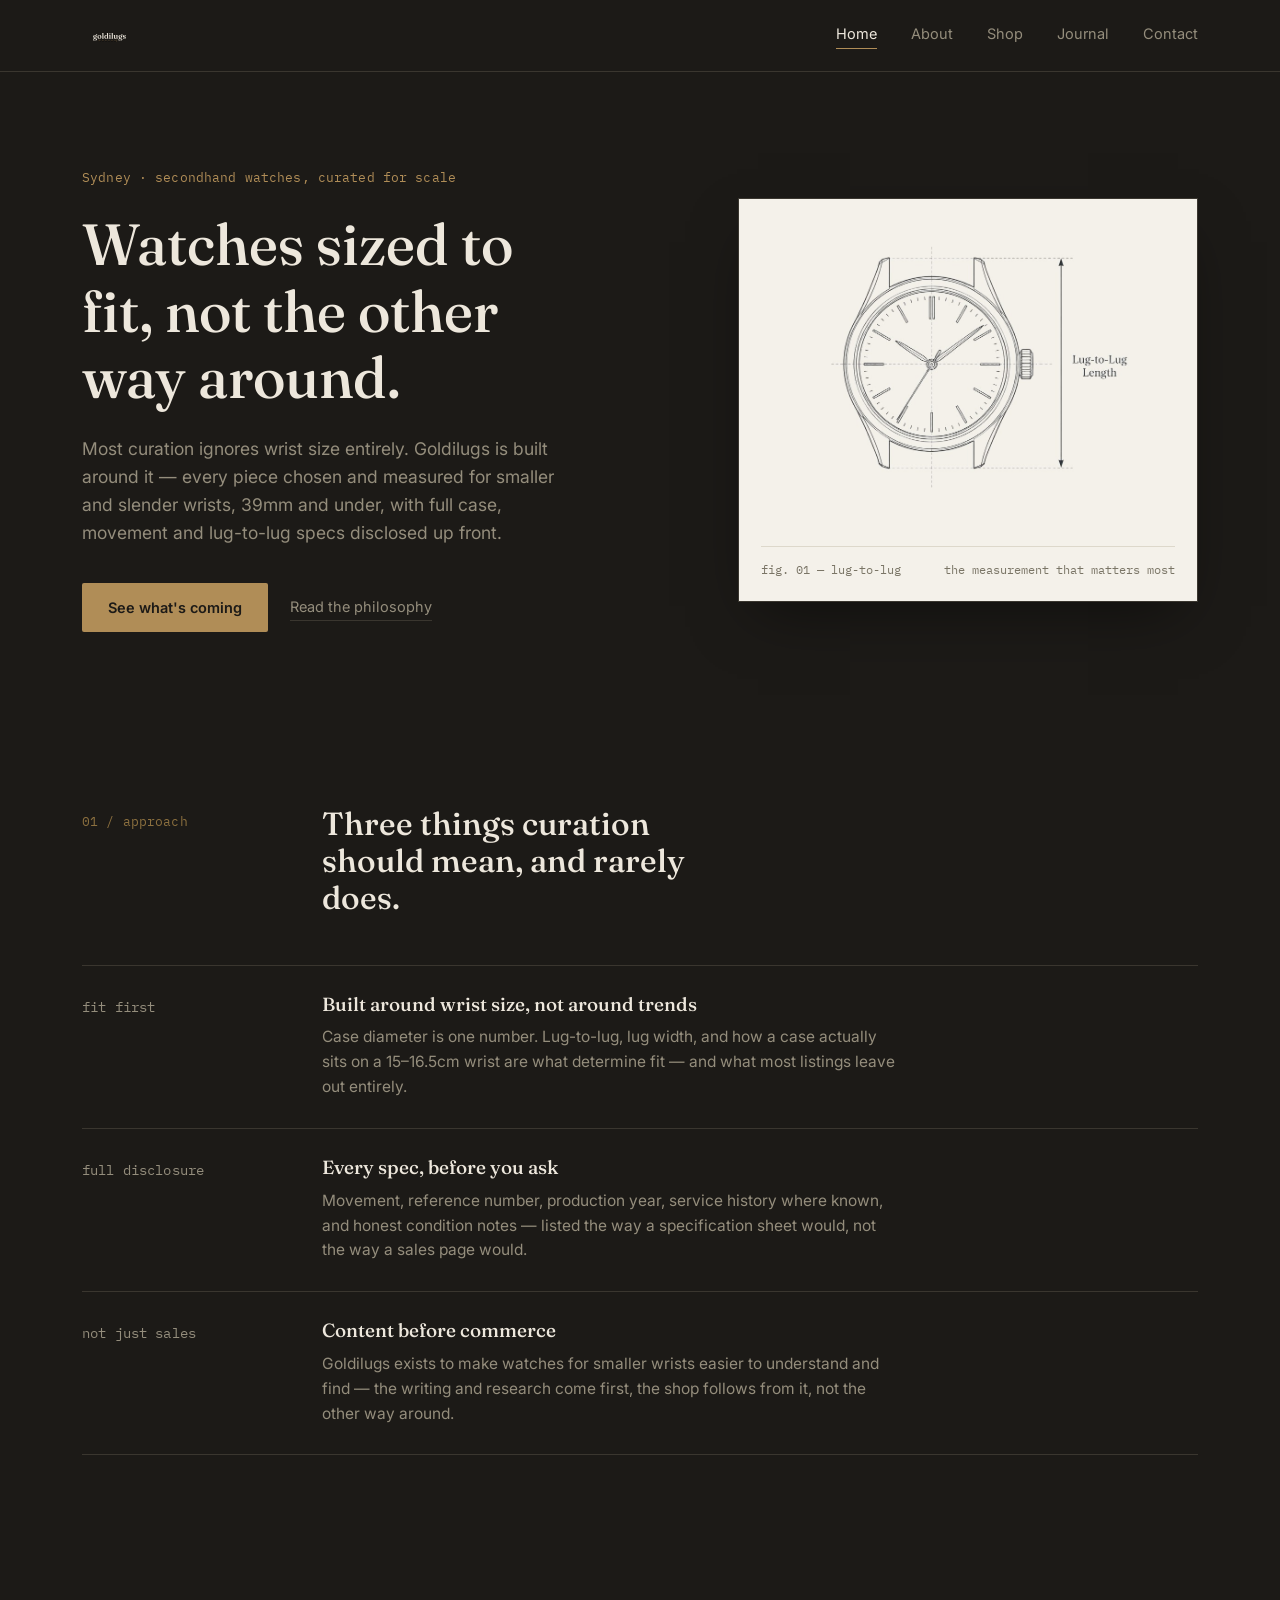
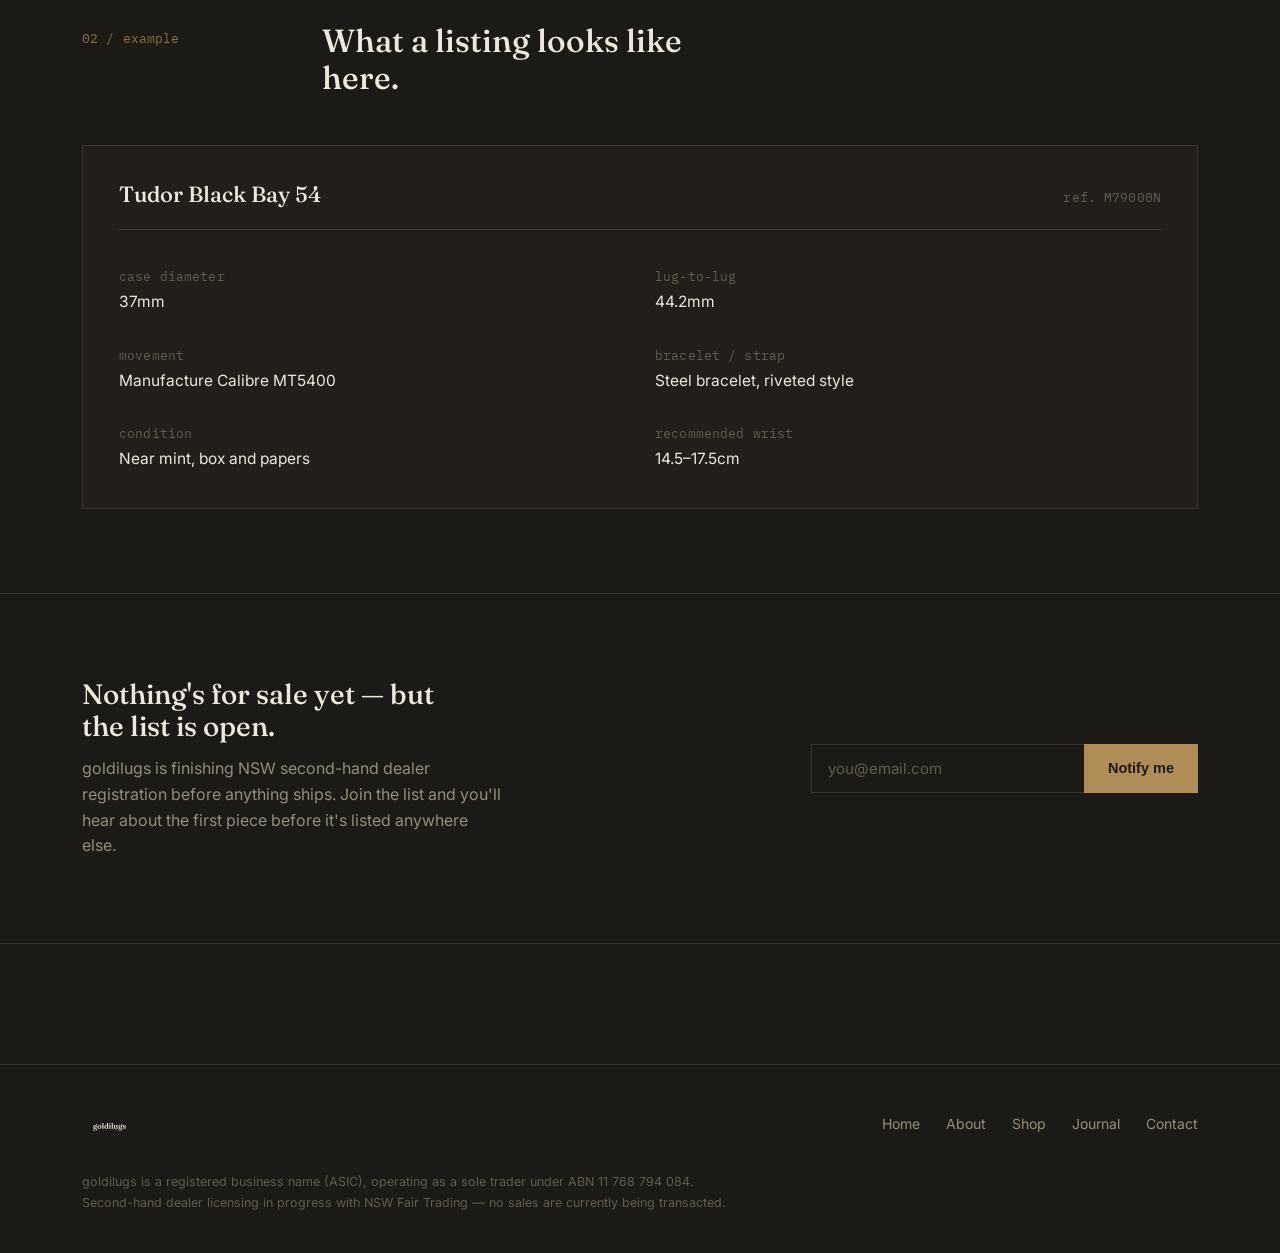
==== commit 7da909a8: "Goldilugs Wordmark Added" ====
--- a/index.html
+++ b/index.html
@@ -13,7 +13,7 @@
 
 <header class="site-header">
   <div class="wrap">
-    <a href="index.html" class="wordmark">g<span class="lug-span">old<span class="accent">i</span>lu</span>gs</a>
+    <a href="index.html" class="wordmark"><img src="wordmark.svg" alt="goldilugs" /></a>
     <nav class="site-nav">
       <a href="index.html" aria-current="page">Home</a>
       <a href="about.html">About</a>
@@ -138,7 +138,7 @@
 <footer class="site-footer">
   <div class="wrap">
     <div class="footer-grid">
-      <a href="index.html" class="wordmark">g<span class="lug-span">old<span class="accent">i</span>lu</span>gs</a>
+      <a href="index.html" class="wordmark"><img src="wordmark.svg" alt="goldilugs" /></a>
       <nav class="footer-nav">
         <a href="index.html">Home</a>
         <a href="about.html">About</a>
--- a/style.css
+++ b/style.css
@@ -112,6 +112,14 @@
   font-size: 22px;
   letter-spacing: 0.01em;
   color: var(--ink);
+  display: inline-flex;
+  align-items: center;
+}
+
+.wordmark img {
+  height: 26px;
+  width: auto;
+  display: block;
 }
 
 .wordmark .accent {
